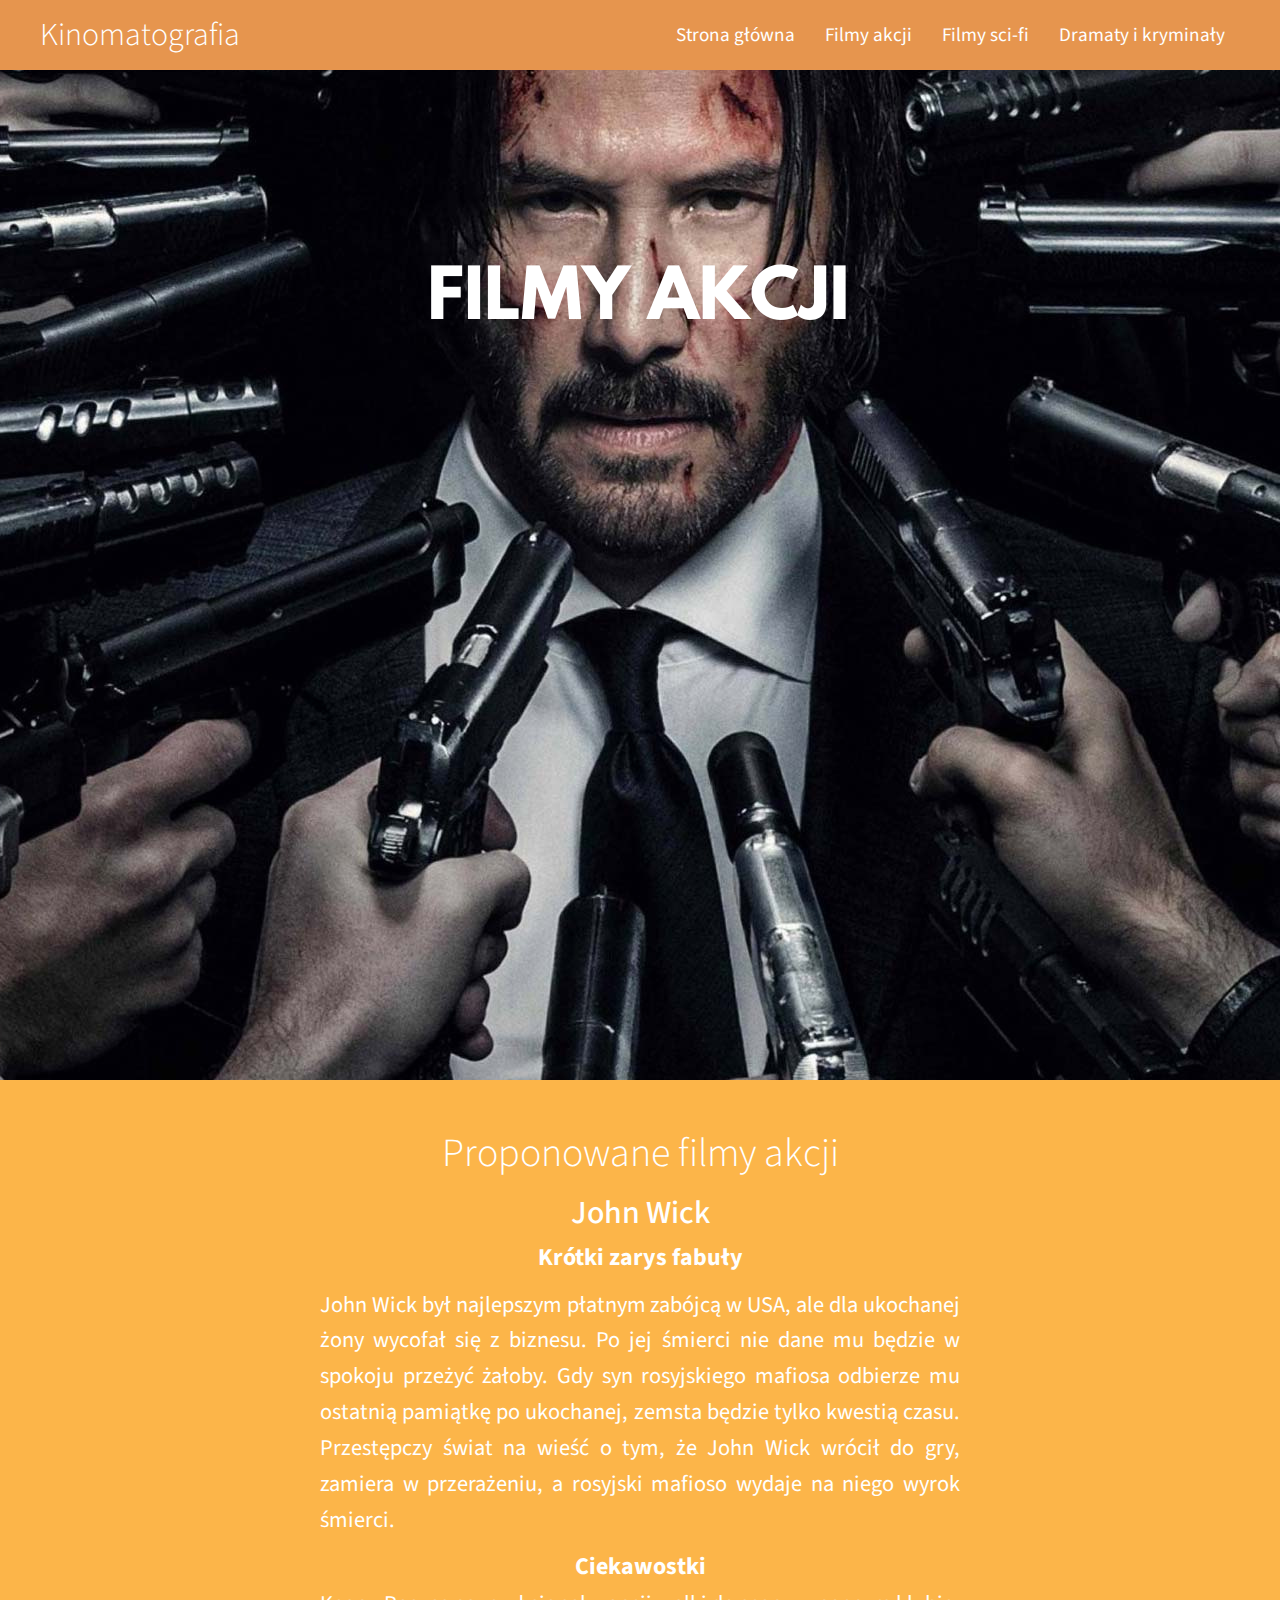
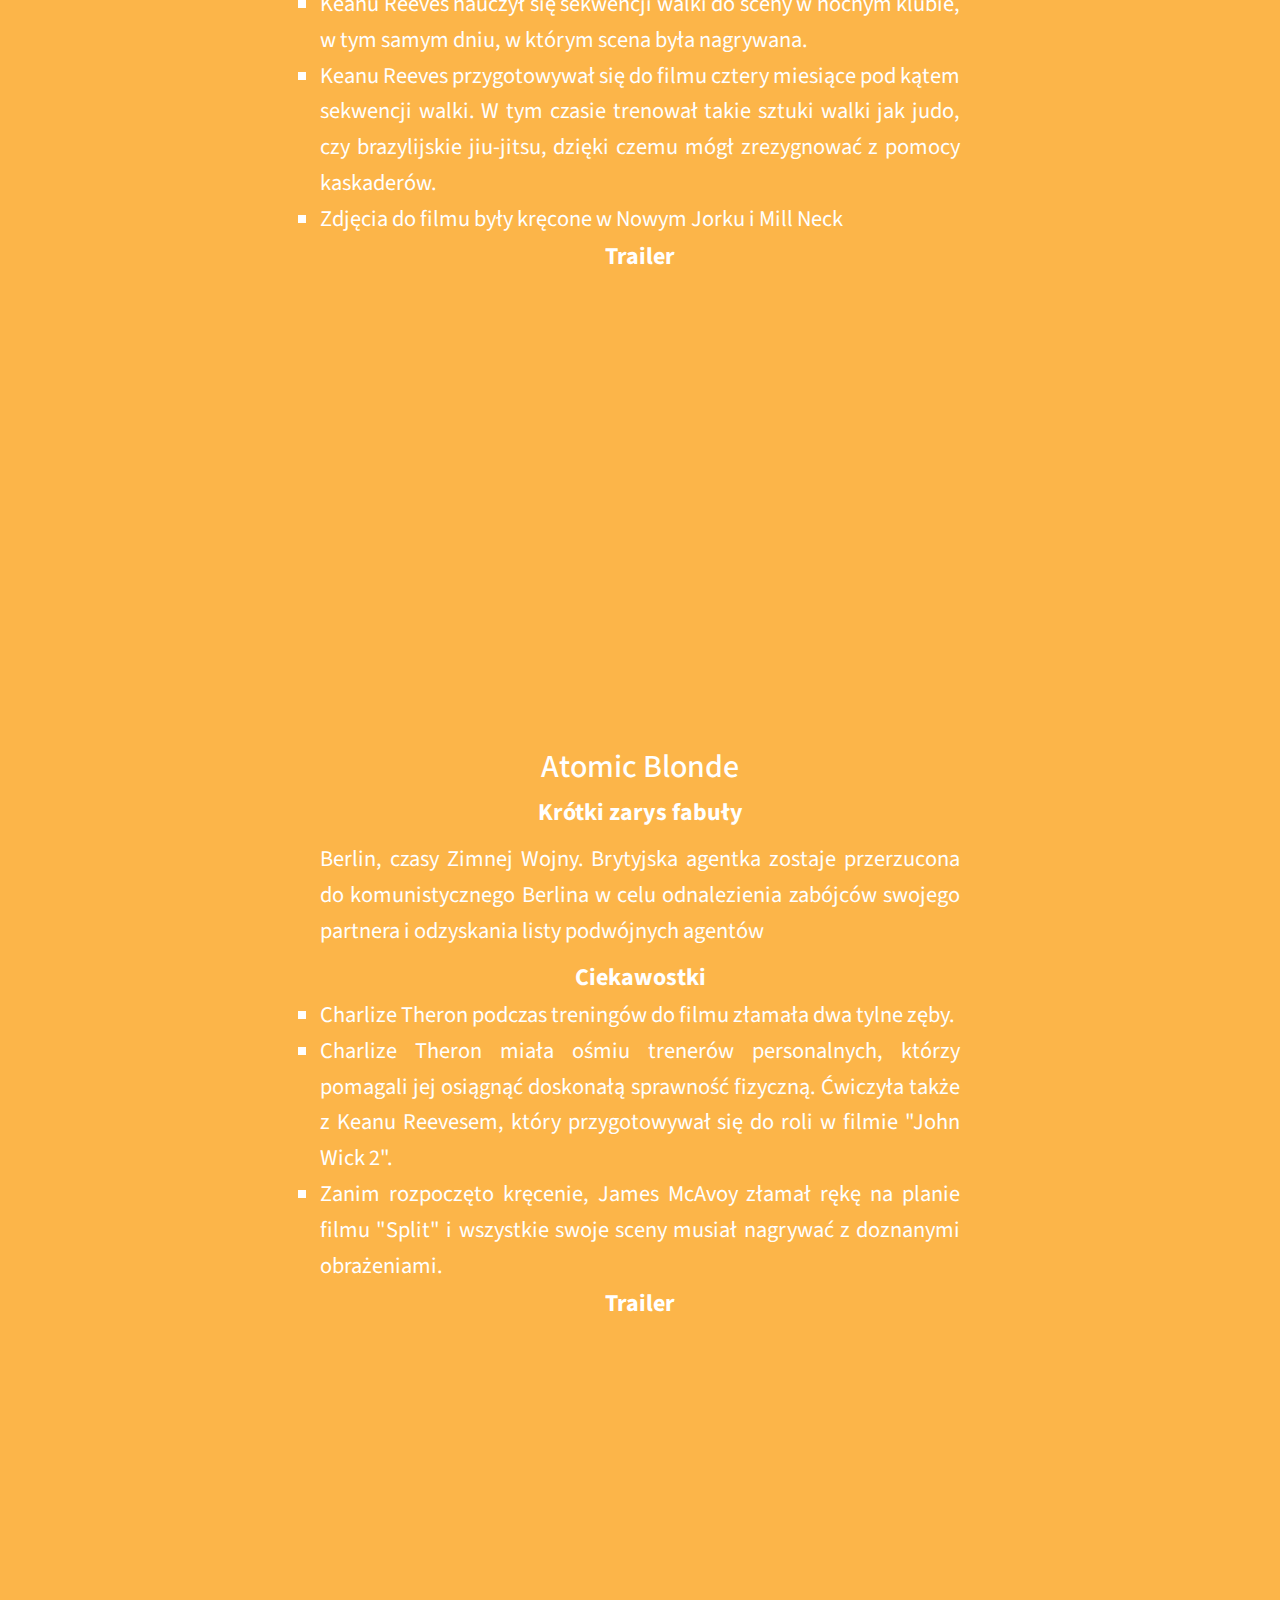
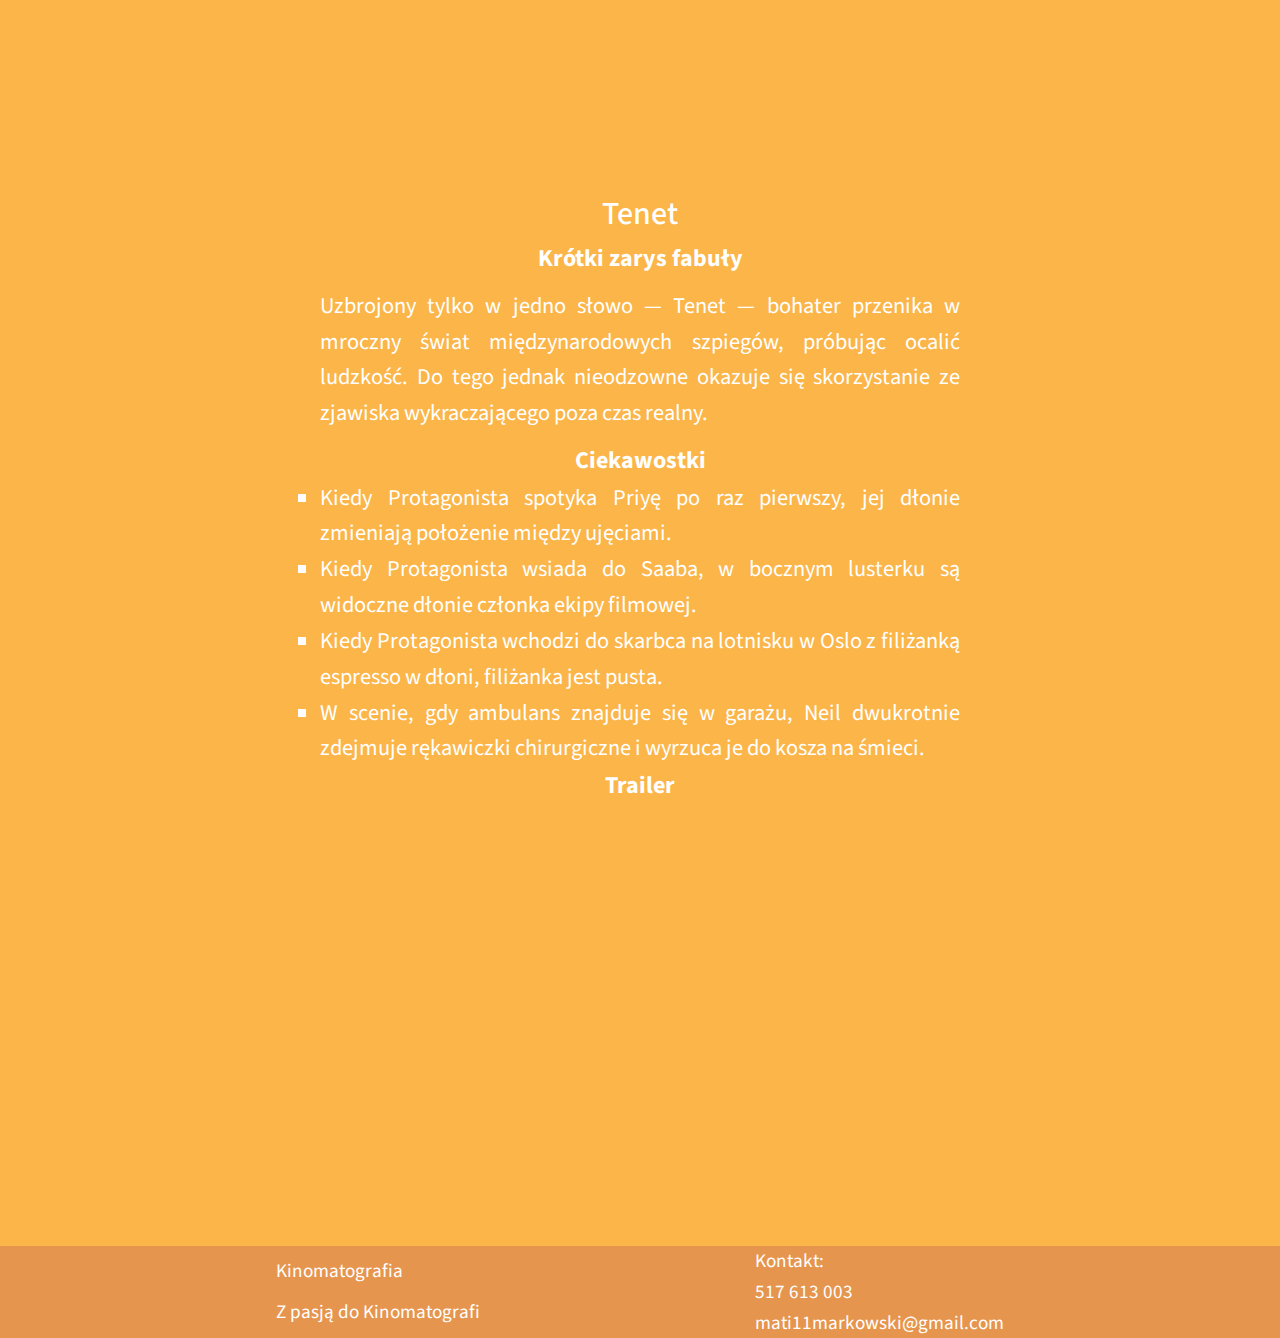
==== Strona/index2.html @ 25f9f77f "Add files via upload" ====
<!DOCTYPE html>
<html lang="en">
<head>
    <title>Kinomatografia</title>
    <meta charset="UTF-8">
    <meta name="author" content="Mateusz Markowski" />
    <meta http-equiv="X-UA-Compatible" content="IE=edge">
    <meta name="viewport" content="width=device-width, initial-scale=1.0">
    <title>Filmy akcji</title>
    <meta name="keywords"content="Kinomatografia, filmy wojenne, filmy biograficzne, Forest Gump, The Shawshank Redemption, ciekawostki filmowe" />
    <meta name="description" content="Na stronie można znaleźć wiele ciekawostek dotyczących filmów i ich tworzenia. Strona przedstawia spis najciekawszych filmów z danych kategorii filmowych " />
    <meta name="robots" content="all" />
    <link rel="stylesheet" href="style2.css" />
</head>
<body>
    
    <header>
        <div class="navbar">
            <div class="container flex">
                <h1 class="logo">Kinomatografia</h1>
                <nav>
                    <ul>
                    <li><a href="index.html">Strona główna</a></li>
                    <li><a href="#">Filmy akcji</a></li>
                    <li><a href="index3.html">Filmy sci-fi</a></li>
                    <li><a href="index4.html">Dramaty i kryminały</a></li>
                    </ul>
                </nav>
            </div>
        </div>
        </nav>
    </header>

    <div class="divbaner">
        <div class="baner"></div>
    </div>

        <main class="oczym">
            <h2>Proponowane filmy akcji</h2>
            
            <div class="Strona">
            
        <section class="s_1">
            <h3>John Wick</h3>
            <h4>Krótki zarys fabuły</h4>
            <p>John Wick był najlepszym płatnym zabójcą w USA, ale dla ukochanej żony wycofał się z biznesu. Po jej śmierci nie dane mu będzie w spokoju przeżyć żałoby. Gdy syn rosyjskiego mafiosa odbierze mu ostatnią pamiątkę po ukochanej, zemsta będzie tylko kwestią czasu. Przestępczy świat na wieść o tym, że John Wick wrócił do gry, zamiera w przerażeniu, a rosyjski mafioso wydaje na niego wyrok śmierci. </p>
            <h4>Ciekawostki</h4>
            <ul>
                <li>Keanu Reeves nauczył się sekwencji walki do sceny w nocnym klubie, w tym samym dniu, w którym scena była nagrywana.</li>
                <li>Keanu Reeves przygotowywał się do filmu cztery miesiące pod kątem sekwencji walki. W tym czasie trenował takie sztuki walki jak judo, czy brazylijskie jiu-jitsu, dzięki czemu mógł zrezygnować z pomocy kaskaderów. </li>
                <li>Zdjęcia do filmu były kręcone w Nowym Jorku i Mill Neck</li>
            </ul>
            <h4>Trailer</h4>
            <iframe width="660" height="415" src="https://www.youtube.com/embed/2AUmvWm5ZDQ" title="John Wick" frameborder="0" allow="accelerometer; autoplay; clipboard-write; encrypted-media; gyroscope; picture-in-picture" allowfullscreen></iframe>
        </section>
        <br>
        <br>
        <section class="s_2">
            <h3>Atomic Blonde</h3>
            <h4>Krótki zarys fabuły</h4>
            <p>Berlin, czasy Zimnej Wojny. Brytyjska agentka zostaje przerzucona do komunistycznego Berlina w celu odnalezienia zabójców swojego partnera i odzyskania listy podwójnych agentów </p>
            <h4>Ciekawostki</h4>
            <ul>
                <li>Charlize Theron podczas treningów do filmu złamała dwa tylne zęby.</li>
                <li>Charlize Theron miała ośmiu trenerów personalnych, którzy pomagali jej osiągnąć doskonałą sprawność fizyczną. Ćwiczyła także z Keanu Reevesem, który przygotowywał się do roli w filmie "John Wick 2". </li>
                <li>Zanim rozpoczęto kręcenie, James McAvoy złamał rękę na planie filmu "Split" i wszystkie swoje sceny musiał nagrywać z doznanymi obrażeniami.
            </li>
            </ul>
            <h4>Trailer</h4>
            <iframe width="660" height="415" src="https://www.youtube.com/embed/yIUube1pSC0" title="Atomic Blonde" frameborder="0" allow="accelerometer; autoplay; clipboard-write; encrypted-media; gyroscope; picture-in-picture" allowfullscreen></iframe>
        </section>
        <br>
        <br>
        <section class="s_3">
            <h3>Tenet</h3>
            <h4>Krótki zarys fabuły</h4>
            <p>Uzbrojony tylko w jedno słowo — Tenet — bohater przenika w mroczny świat międzynarodowych szpiegów, próbując ocalić ludzkość. Do tego jednak nieodzowne okazuje się skorzystanie ze zjawiska wykraczającego poza czas realny.</p>
            <h4>Ciekawostki</h4>
                <ul>
                <li>Kiedy Protagonista spotyka Priyę po raz pierwszy, jej dłonie zmieniają położenie między ujęciami.</li>
                <li>Kiedy Protagonista wsiada do Saaba, w bocznym lusterku są widoczne dłonie członka ekipy filmowej.</li>
                <li>Kiedy Protagonista wchodzi do skarbca na lotnisku w Oslo z filiżanką espresso w dłoni, filiżanka jest pusta.</li>
                <li>W scenie, gdy ambulans znajduje się w garażu, Neil dwukrotnie zdejmuje rękawiczki chirurgiczne i wyrzuca je do kosza na śmieci.</li>
                </ul>
            <h4>Trailer</h4>
            <iframe width="660" height="415" src="https://www.youtube.com/embed/LdOM0x0XDMo" title="Tenet" frameborder="0" allow="accelerometer; autoplay; clipboard-write; encrypted-media; gyroscope; picture-in-picture" allowfullscreen></iframe>
        </section>
        </main>
        </div>



        <br>

    <footer>

        <div class="stopka">
            <div class="napis">
            <p>Kinomatografia</p>
            <p>Z pasją do Kinomatografi</p>
            </div>
             <ul>
                <li>Kontakt:</li>
                <li>517 613 003</li>
                <li>mati11markowski@gmail.com</li>
            </ul>
        </div>

    </footer>


</body>
</html>
---- Strona/style2.css ----
@import url('https://fonts.googleapis.com/css2?family=Open+Sans:wght@300&family=Source+Sans+Pro:wght@200&display=swap');


* {
    box-sizing: border-box;
    padding: 0;
    margin:0;
}


/*================ Menu ==================*/
body{
    font-family: 'Source Sans Pro', sans-serif;
    background-color:#FCB549;
    color: #333;
    line-height: 1.6;
    
}

ul{

    list-style-type: none;
}

a {
    text-decoration: none;
    color:#333;
}

header h1, h2{

    font-weight: 300;
    line-height: 1.2;
    margin: 10px 0;
}

p {
    margin: 10px 0;
}

img{
    width: 100%;
}

.navbar {
    background-color: #E6954E;
    color: #fff;
    height: 70px;
    position: fixed;
    width: 100%;

}

.navbar ul{
    display: flex;
}

.navbar a{
    color: #fff;
    padding: 10px;
    margin: 0 5px;
    font-size: 120%;
}

.navbar a:hover{
    border-bottom: 2px #fff solid;
}



.navbar .flex{
    justify-content: space-between;
}



.container {
    max-width: 1500px;
    margin: 0 auto;
    overflow: auto;
    padding: 0 40px;
}

.flex{
    display: flex;
    justify-content: center;
    align-items: center;
    height: 100%;
}


/*============================================ Baner =========================================*/
.baner {

height: 1080px;
background-image: url("img/2001_space_oddisey.png");
background-size: cover;
background-repeat: no-repeat;
background-position: center;
margin-bottom: 40px;
}

.divbaner{
    width: 100%;
    height: 100%;
}




/*============================================ Stopka =========================================*/

.stopka{
    display: flex;
    background-color: #E6954E;
    justify-content: space-evenly;
    color: #fff;
    font-size: 120%;
    
}


/*============== Main ==============================*/

main h4{
    color:#fff;
    font-size: 150%;
   
}


main h3{
    color:#fff;
    font-weight: 500;
    font-size: 200%;
}

main h2{
    color:#fff;
    font-size: 250%;

    }

main p{
    color: #fff;
    font-size: 140%;
   
}



.oczym{
    display: flex;
    flex-direction: column;
    align-items: center;
    }

.Strona{
    display: flex;
    flex-direction: column;
    width: 50%;
    text-align: justify;
}

main ul li{
    color:#fff;
}

main li{
    list-style-type: square;
    font-size: 140%;
}


.s_1{
    display: flex;
    flex-direction: column;
    align-items: center;
    
}

.s_2{
    display: flex;
    flex-direction: column;
    align-items: center;
}

.s_3{
    display: flex;
    flex-direction: column;
    align-items: center;
}





/*============================================ Baner =========================================*/
.baner {

    height: 1080px;
    background-image: url("img/John_Wick_baner.png");
    background-size: cover;
    background-repeat: no-repeat;
    background-position: center;
    margin-bottom: 40px;
    }
    
    .divbaner{
        width: 100%;
        height: 100%;
    }
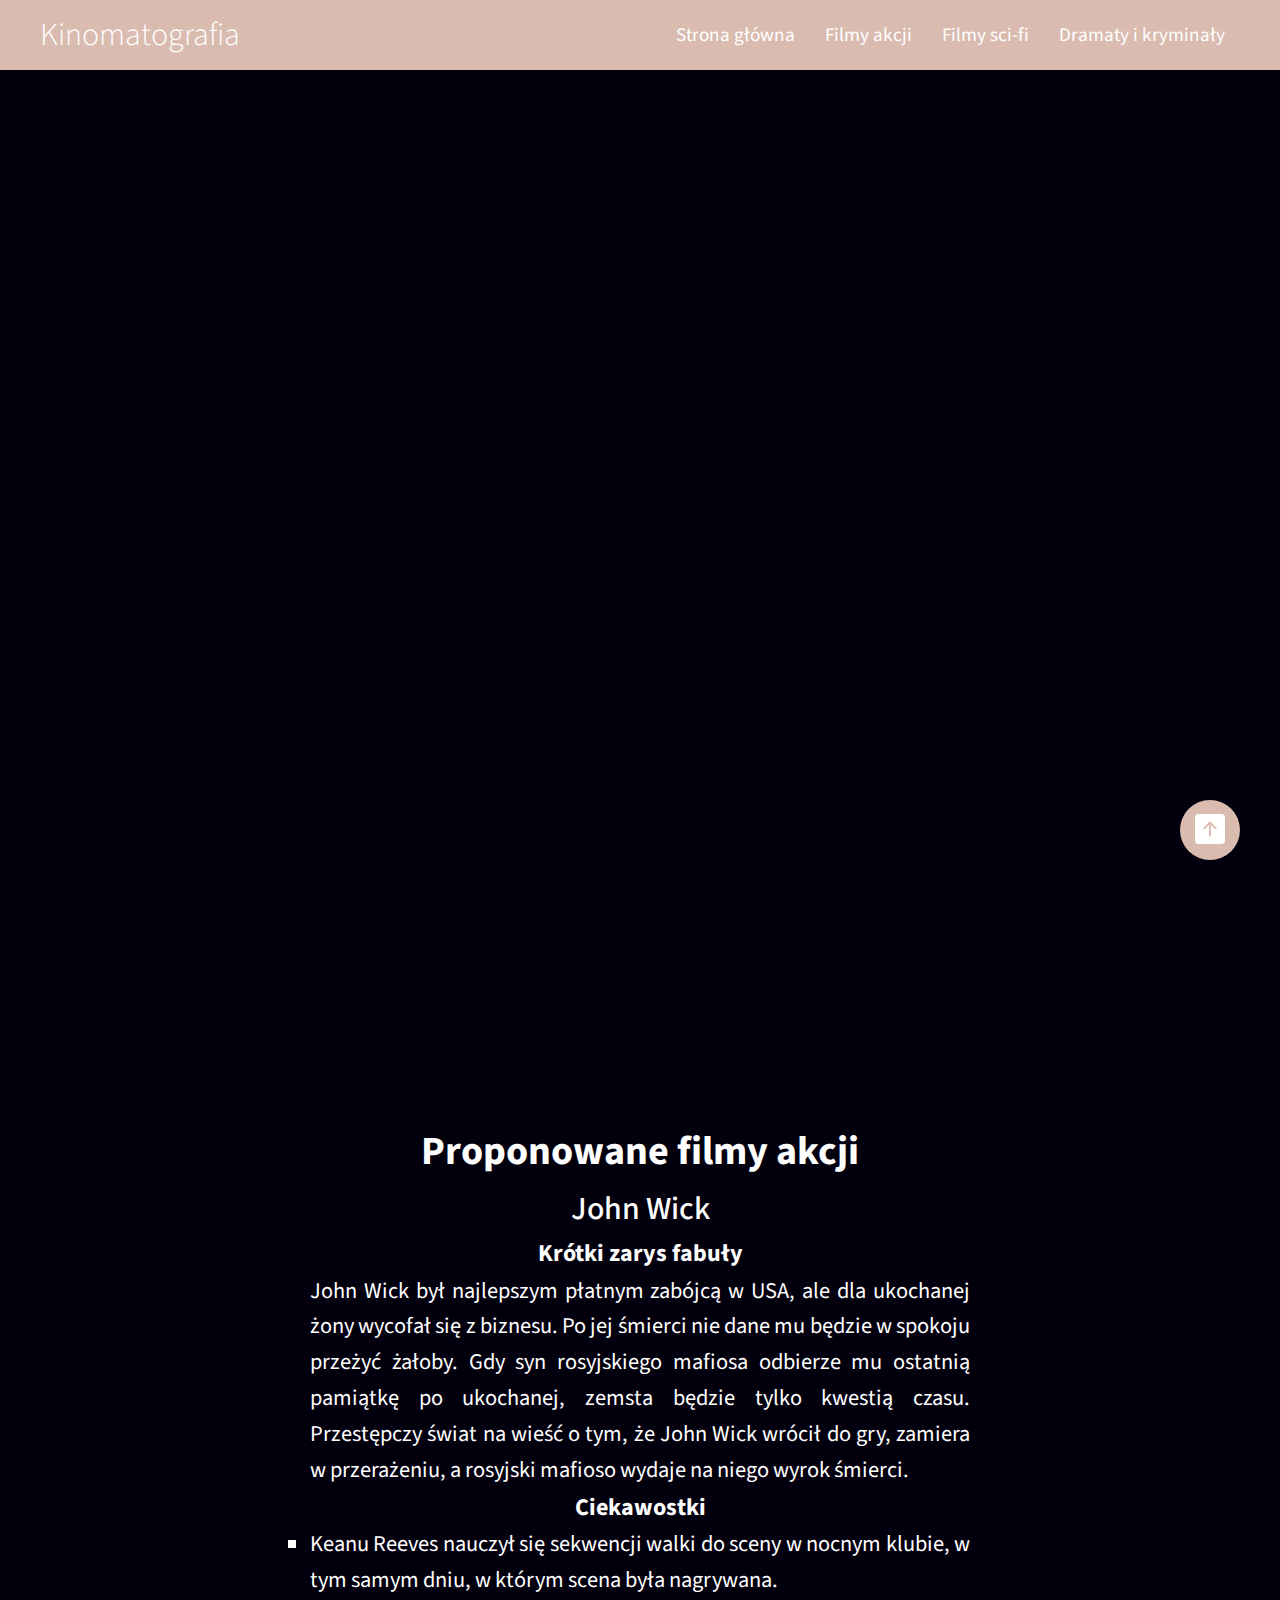
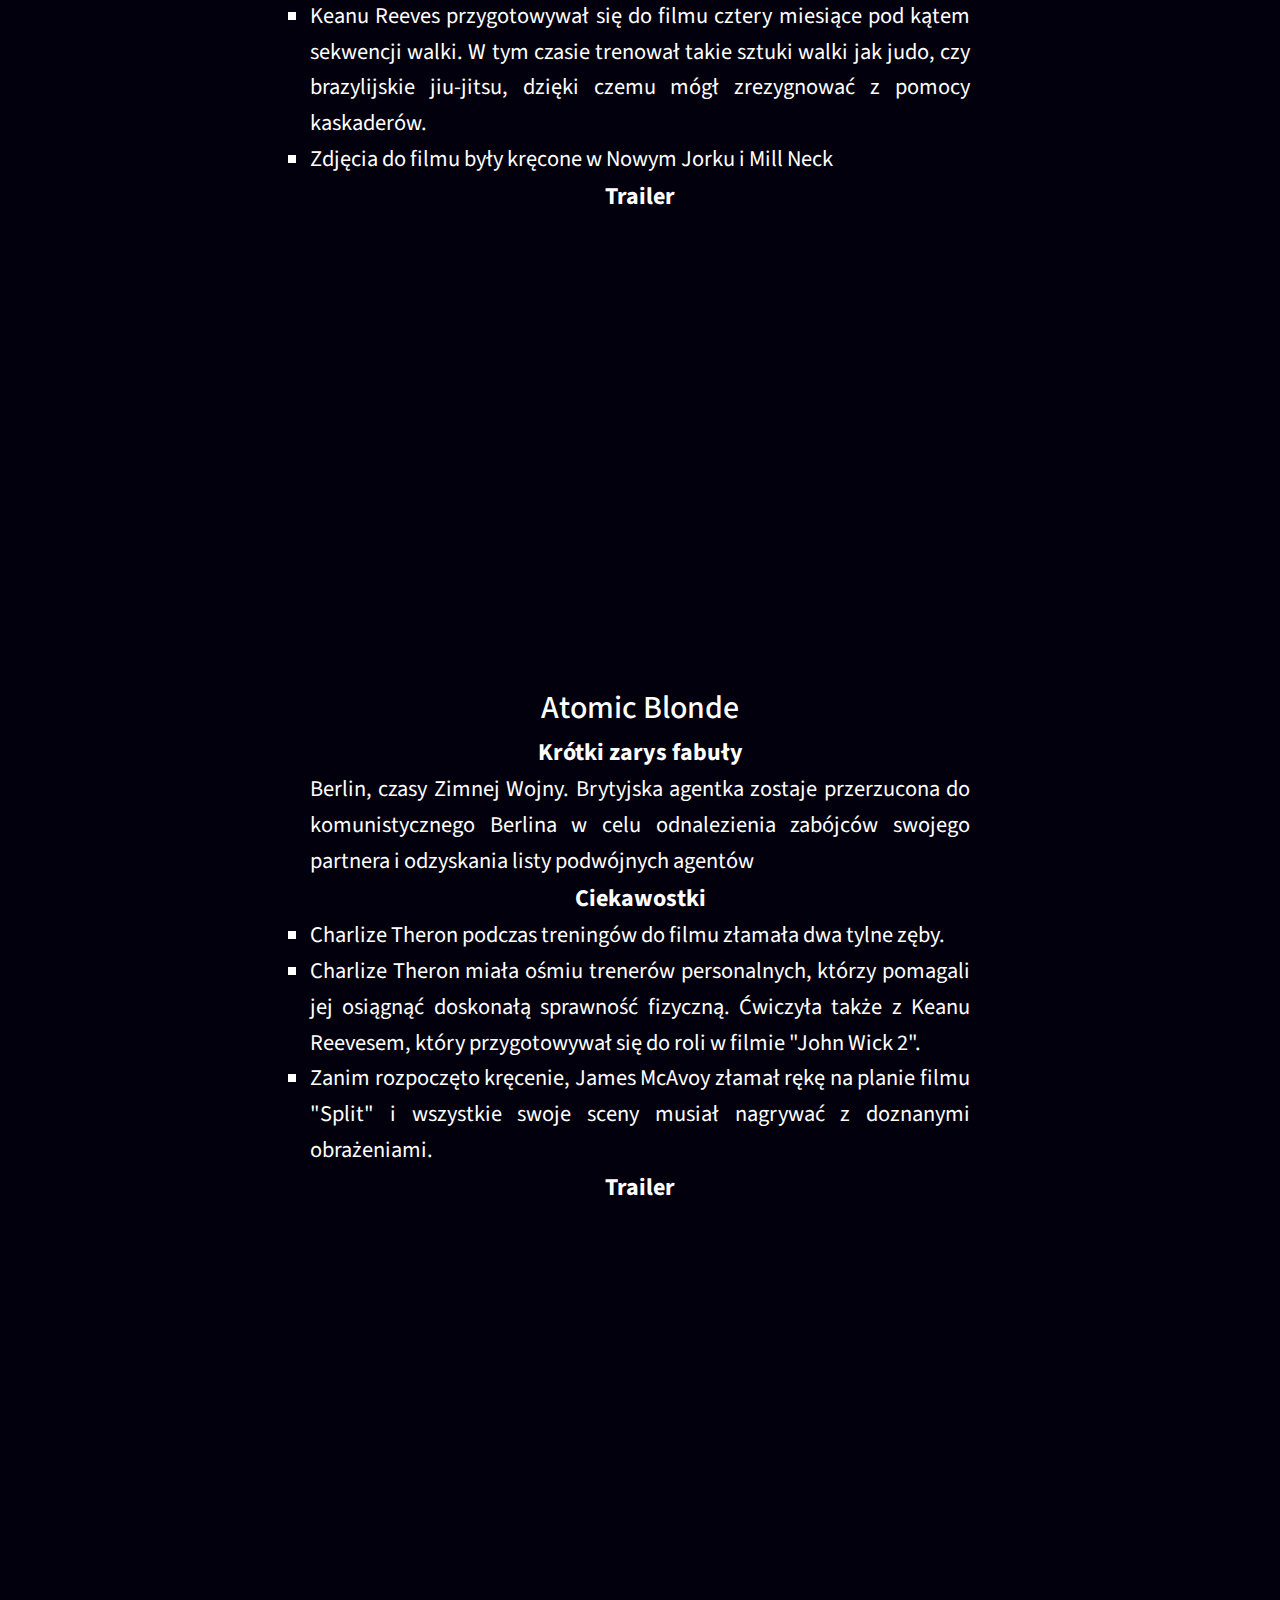
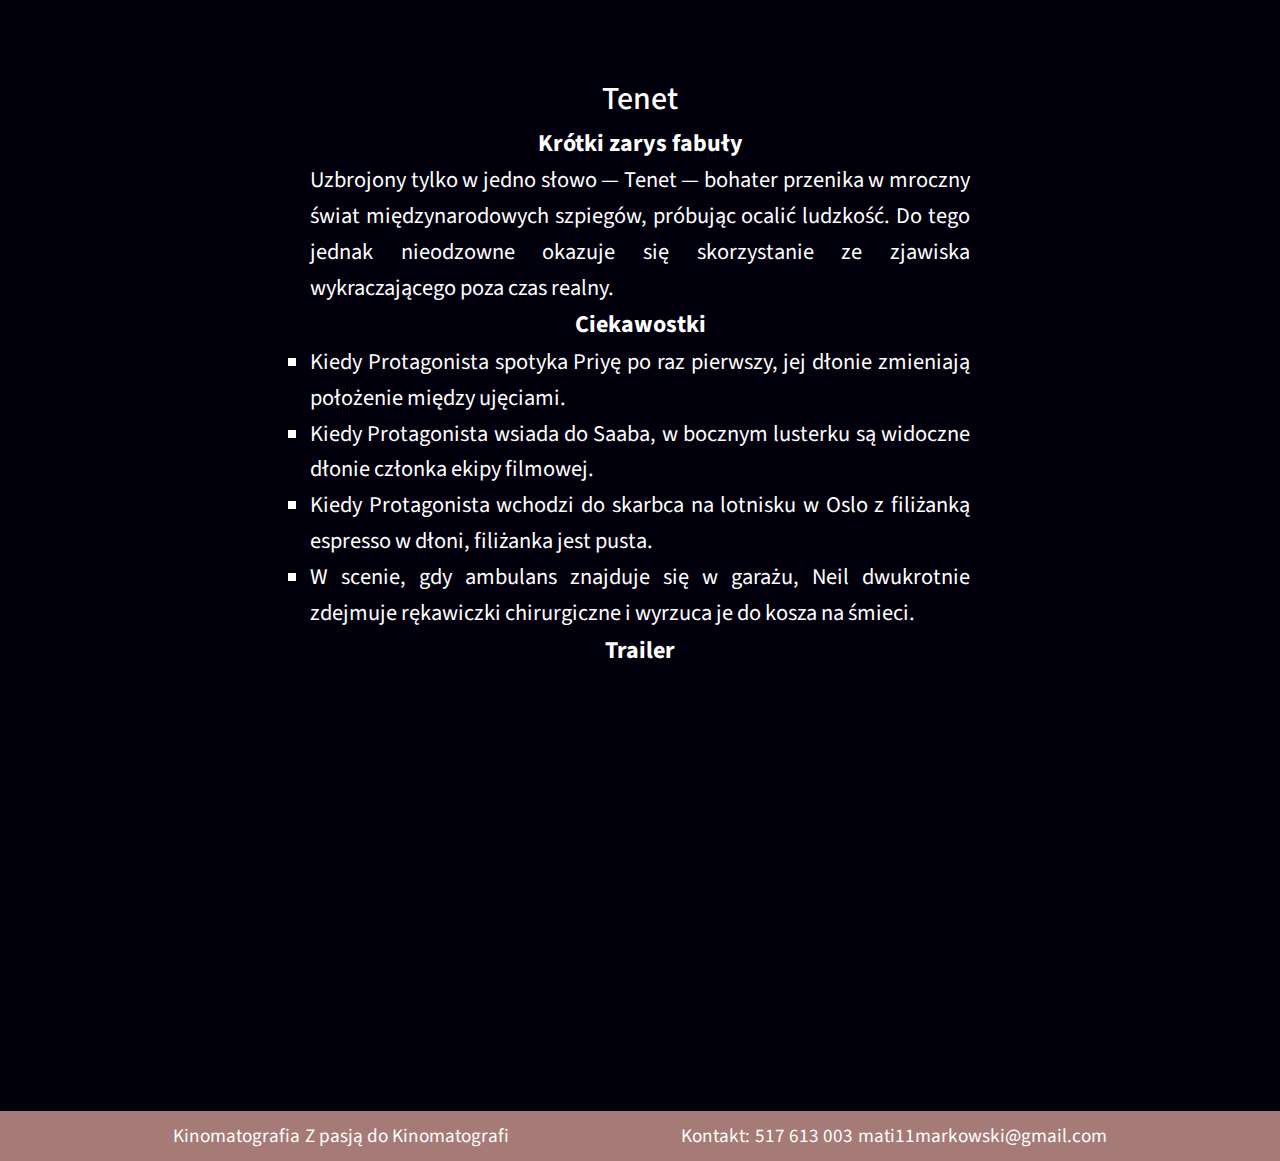
==== commit 7f35031e: "commit" ====
--- a/Strona/index2.html
+++ b/Strona/index2.html
@@ -1,5 +1,5 @@
 <!DOCTYPE html>
-<html lang="en">
+<html lang="pl-PL">
 <head>
     <title>Kinomatografia</title>
     <meta charset="UTF-8">
@@ -7,23 +7,23 @@
     <meta http-equiv="X-UA-Compatible" content="IE=edge">
     <meta name="viewport" content="width=device-width, initial-scale=1.0">
     <title>Filmy akcji</title>
-    <meta name="keywords"content="Kinomatografia, filmy wojenne, filmy biograficzne, Forest Gump, The Shawshank Redemption, ciekawostki filmowe" />
+    <meta name="keywords"content="Kinomatografia, Filmy akcji, Filmy sci-fi, Forest Gump, The Shawshank Redemption, ciekawostki filmowe" />
     <meta name="description" content="Na stronie można znaleźć wiele ciekawostek dotyczących filmów i ich tworzenia. Strona przedstawia spis najciekawszych filmów z danych kategorii filmowych " />
     <meta name="robots" content="all" />
-    <link rel="stylesheet" href="style2.css" />
+    <link rel="stylesheet" href="scss/style2.css" />
 </head>
 <body>
-    
+
     <header>
         <div class="navbar">
-            <div class="container flex">
-                <h1 class="logo">Kinomatografia</h1>
-                <nav>
-                    <ul>
-                    <li><a href="index.html">Strona główna</a></li>
-                    <li><a href="#">Filmy akcji</a></li>
-                    <li><a href="index3.html">Filmy sci-fi</a></li>
-                    <li><a href="index4.html">Dramaty i kryminały</a></li>
+            <div class="navbar__container">
+                <h1 class="navbar__logo">Kinomatografia</h1>
+                <nav class="menu">
+                    <ul class="menu__ul">
+                    <li class="menu__li"><a class="menu__a" href="index.html">Strona główna</a></li>
+                    <li class="menu__li"><a class="menu__a" href="index2.html">Filmy akcji</a></li>
+                    <li class="menu__li"><a class="menu__a" href="index3.html">Filmy sci-fi</a></li>
+                    <li class="menu__li"><a class="menu__a" href="index4.html">Dramaty i kryminały</a></li>
                     </ul>
                 </nav>
             </div>
@@ -31,58 +31,58 @@
         </nav>
     </header>
 
-    <div class="divbaner">
-        <div class="baner"></div>
+    <div class="baner">
+        <div class="baner__glowne"></div>
     </div>
 
-        <main class="oczym">
-            <h2>Proponowane filmy akcji</h2>
+        <main class="main">
+            <h2 class="main__h2">Proponowane filmy akcji</h2>
             
-            <div class="Strona">
+            <div class="main__strona">
             
-        <section class="s_1">
-            <h3>John Wick</h3>
-            <h4>Krótki zarys fabuły</h4>
-            <p>John Wick był najlepszym płatnym zabójcą w USA, ale dla ukochanej żony wycofał się z biznesu. Po jej śmierci nie dane mu będzie w spokoju przeżyć żałoby. Gdy syn rosyjskiego mafiosa odbierze mu ostatnią pamiątkę po ukochanej, zemsta będzie tylko kwestią czasu. Przestępczy świat na wieść o tym, że John Wick wrócił do gry, zamiera w przerażeniu, a rosyjski mafioso wydaje na niego wyrok śmierci. </p>
-            <h4>Ciekawostki</h4>
-            <ul>
-                <li>Keanu Reeves nauczył się sekwencji walki do sceny w nocnym klubie, w tym samym dniu, w którym scena była nagrywana.</li>
-                <li>Keanu Reeves przygotowywał się do filmu cztery miesiące pod kątem sekwencji walki. W tym czasie trenował takie sztuki walki jak judo, czy brazylijskie jiu-jitsu, dzięki czemu mógł zrezygnować z pomocy kaskaderów. </li>
-                <li>Zdjęcia do filmu były kręcone w Nowym Jorku i Mill Neck</li>
+        <section class="section">
+            <h3 class="section__h3">John Wick</h3>
+            <h4 class="section__h4">Krótki zarys fabuły</h4>
+            <p class="section__p">John Wick był najlepszym płatnym zabójcą w USA, ale dla ukochanej żony wycofał się z biznesu. Po jej śmierci nie dane mu będzie w spokoju przeżyć żałoby. Gdy syn rosyjskiego mafiosa odbierze mu ostatnią pamiątkę po ukochanej, zemsta będzie tylko kwestią czasu. Przestępczy świat na wieść o tym, że John Wick wrócił do gry, zamiera w przerażeniu, a rosyjski mafioso wydaje na niego wyrok śmierci. </p>
+            <h4 class="section__h4">Ciekawostki</h4>
+            <ul class="section__ul">
+                <li class="section__li">Keanu Reeves nauczył się sekwencji walki do sceny w nocnym klubie, w tym samym dniu, w którym scena była nagrywana.</li>
+                <li class="section__li">Keanu Reeves przygotowywał się do filmu cztery miesiące pod kątem sekwencji walki. W tym czasie trenował takie sztuki walki jak judo, czy brazylijskie jiu-jitsu, dzięki czemu mógł zrezygnować z pomocy kaskaderów. </li>
+                <li class="section__li">Zdjęcia do filmu były kręcone w Nowym Jorku i Mill Neck</li>
             </ul>
-            <h4>Trailer</h4>
+            <h4 class="section__h4">Trailer</h4>
             <iframe width="660" height="415" src="https://www.youtube.com/embed/2AUmvWm5ZDQ" title="John Wick" frameborder="0" allow="accelerometer; autoplay; clipboard-write; encrypted-media; gyroscope; picture-in-picture" allowfullscreen></iframe>
         </section>
         <br>
         <br>
-        <section class="s_2">
-            <h3>Atomic Blonde</h3>
-            <h4>Krótki zarys fabuły</h4>
-            <p>Berlin, czasy Zimnej Wojny. Brytyjska agentka zostaje przerzucona do komunistycznego Berlina w celu odnalezienia zabójców swojego partnera i odzyskania listy podwójnych agentów </p>
-            <h4>Ciekawostki</h4>
-            <ul>
-                <li>Charlize Theron podczas treningów do filmu złamała dwa tylne zęby.</li>
-                <li>Charlize Theron miała ośmiu trenerów personalnych, którzy pomagali jej osiągnąć doskonałą sprawność fizyczną. Ćwiczyła także z Keanu Reevesem, który przygotowywał się do roli w filmie "John Wick 2". </li>
-                <li>Zanim rozpoczęto kręcenie, James McAvoy złamał rękę na planie filmu "Split" i wszystkie swoje sceny musiał nagrywać z doznanymi obrażeniami.
+        <section class="section">
+            <h3 class="section__h3">Atomic Blonde</h3>
+            <h4 class="section__h4">Krótki zarys fabuły</h4>
+            <p class="section__p">Berlin, czasy Zimnej Wojny. Brytyjska agentka zostaje przerzucona do komunistycznego Berlina w celu odnalezienia zabójców swojego partnera i odzyskania listy podwójnych agentów </p>
+            <h4 class="section__h4">Ciekawostki</h4>
+            <ul class="section__ul">
+                <li class="section__li">Charlize Theron podczas treningów do filmu złamała dwa tylne zęby.</li>
+                <li class="section__li">Charlize Theron miała ośmiu trenerów personalnych, którzy pomagali jej osiągnąć doskonałą sprawność fizyczną. Ćwiczyła także z Keanu Reevesem, który przygotowywał się do roli w filmie "John Wick 2". </li>
+                <li class="section__li">Zanim rozpoczęto kręcenie, James McAvoy złamał rękę na planie filmu "Split" i wszystkie swoje sceny musiał nagrywać z doznanymi obrażeniami.
             </li>
             </ul>
-            <h4>Trailer</h4>
+            <h4 class="section__h4">Trailer</h4>
             <iframe width="660" height="415" src="https://www.youtube.com/embed/yIUube1pSC0" title="Atomic Blonde" frameborder="0" allow="accelerometer; autoplay; clipboard-write; encrypted-media; gyroscope; picture-in-picture" allowfullscreen></iframe>
         </section>
         <br>
         <br>
-        <section class="s_3">
-            <h3>Tenet</h3>
-            <h4>Krótki zarys fabuły</h4>
-            <p>Uzbrojony tylko w jedno słowo — Tenet — bohater przenika w mroczny świat międzynarodowych szpiegów, próbując ocalić ludzkość. Do tego jednak nieodzowne okazuje się skorzystanie ze zjawiska wykraczającego poza czas realny.</p>
-            <h4>Ciekawostki</h4>
-                <ul>
-                <li>Kiedy Protagonista spotyka Priyę po raz pierwszy, jej dłonie zmieniają położenie między ujęciami.</li>
-                <li>Kiedy Protagonista wsiada do Saaba, w bocznym lusterku są widoczne dłonie członka ekipy filmowej.</li>
-                <li>Kiedy Protagonista wchodzi do skarbca na lotnisku w Oslo z filiżanką espresso w dłoni, filiżanka jest pusta.</li>
-                <li>W scenie, gdy ambulans znajduje się w garażu, Neil dwukrotnie zdejmuje rękawiczki chirurgiczne i wyrzuca je do kosza na śmieci.</li>
+        <section class="section">
+            <h3 class="section__h3">Tenet</h3>
+            <h4 class="section__h4">Krótki zarys fabuły</h4>
+            <p class="section__p">Uzbrojony tylko w jedno słowo — Tenet — bohater przenika w mroczny świat międzynarodowych szpiegów, próbując ocalić ludzkość. Do tego jednak nieodzowne okazuje się skorzystanie ze zjawiska wykraczającego poza czas realny.</p>
+            <h4 class="section__h4">Ciekawostki</h4>
+                <ul class="section__ul">
+                <li class="section__li">Kiedy Protagonista spotyka Priyę po raz pierwszy, jej dłonie zmieniają położenie między ujęciami.</li>
+                <li class="section__li">Kiedy Protagonista wsiada do Saaba, w bocznym lusterku są widoczne dłonie członka ekipy filmowej.</li>
+                <li class="section__li">Kiedy Protagonista wchodzi do skarbca na lotnisku w Oslo z filiżanką espresso w dłoni, filiżanka jest pusta.</li>
+                <li class="section__li">W scenie, gdy ambulans znajduje się w garażu, Neil dwukrotnie zdejmuje rękawiczki chirurgiczne i wyrzuca je do kosza na śmieci.</li>
                 </ul>
-            <h4>Trailer</h4>
+            <h4 class="section__h4">Trailer</h4>
             <iframe width="660" height="415" src="https://www.youtube.com/embed/LdOM0x0XDMo" title="Tenet" frameborder="0" allow="accelerometer; autoplay; clipboard-write; encrypted-media; gyroscope; picture-in-picture" allowfullscreen></iframe>
         </section>
         </main>
@@ -92,22 +92,28 @@
 
         <br>
 
-    <footer>
+        <button type="button" class="top" id="btn-back-to-top">
+            <svg xmlns="http://www.w3.org/2000/svg" width="30" height="30" fill="currentColor" class="bi bi-arrow-up-square-fill" viewBox="0 0 16 16">
+                <path d="M2 16a2 2 0 0 1-2-2V2a2 2 0 0 1 2-2h12a2 2 0 0 1 2 2v12a2 2 0 0 1-2 2H2zm6.5-4.5V5.707l2.146 2.147a.5.5 0 0 0 .708-.708l-3-3a.5.5 0 0 0-.708 0l-3 3a.5.5 0 1 0 .708.708L7.5 5.707V11.5a.5.5 0 0 0 1 0z"/>
+              </svg>
+        </button>
+    
+        <footer>
 
-        <div class="stopka">
-            <div class="napis">
-            <p>Kinomatografia</p>
-            <p>Z pasją do Kinomatografi</p>
+            <div class="stopka">
+               <div class="stopka__napis">
+                <p class="stopka__p">Kinomatografia</p>
+                <p class="stopka__p">Z pasją do Kinomatografi</p>
+                </div>
+                 <ul class="stopka__ul">
+                    <li class="stopka__li">Kontakt:</li>
+                    <li class="stopka__li">517 613 003</li>
+                    <li class="stopka__li">mati11markowski@gmail.com</li>
+                </ul>
             </div>
-             <ul>
-                <li>Kontakt:</li>
-                <li>517 613 003</li>
-                <li>mati11markowski@gmail.com</li>
-            </ul>
-        </div>
-
-    </footer>
-
-
+    
+        </footer>
+    
+<script src="scripts.js"></script>
 </body>
 </html>--- a/Strona/scss/style2.css
+++ b/Strona/scss/style2.css
@@ -0,0 +1,169 @@
+@import url("https://fonts.googleapis.com/css2?family=Open+Sans:wght@300&family=Source+Sans+Pro:wght@200&display=swap");
+* {
+  box-sizing: border-box;
+  padding: 0;
+  margin: 0;
+}
+
+body::-webkit-scrollbar {
+  display: none;
+  overflow-y: scroll;
+}
+
+body {
+  -ms-overflow-style: none;
+  scrollbar-width: none;
+  overflow-y: scroll;
+}
+
+body {
+  font-family: "Source Sans Pro", sans-serif;
+  background-color: #02000D;
+  color: #333;
+  line-height: 1.6;
+}
+
+.navbar {
+  background-color: #D9BBB0;
+  color: #fff;
+  height: 70px;
+  position: fixed;
+  width: 100%;
+}
+.navbar__container {
+  display: flex;
+  justify-content: center;
+  align-items: center;
+  flex-direction: row;
+  height: 100%;
+  justify-content: space-between;
+  max-width: 1500px;
+  margin: 0 auto;
+  overflow: auto;
+  padding: 0 40px;
+}
+.navbar__logo {
+  font-weight: 300;
+  line-height: 1.2;
+  margin: 10px 0;
+}
+
+.menu__ul {
+  list-style-type: none;
+  text-decoration: none;
+  display: flex;
+}
+.menu__a {
+  list-style-type: none;
+  text-decoration: none;
+  color: #fff;
+  padding: 10px;
+  margin: 0 5px;
+  font-size: 120%;
+}
+.menu__a:hover {
+  border-bottom: 2px #fff solid;
+}
+
+.baner {
+  width: 100%;
+  height: 100%;
+}
+.baner__glowne {
+  height: 1080px;
+  min-height: 500px;
+  background-image: url("/img/John_Wick_baner.png");
+  background-attachment: fixed;
+  background-size: cover;
+  background-repeat: no-repeat;
+  background-position: center;
+  margin-bottom: 40px;
+}
+
+.main {
+  display: flex;
+  justify-content: center;
+  align-items: center;
+  flex-direction: column;
+}
+.main__strona {
+  display: flex;
+  justify-content: center;
+  align-items: center;
+  flex-direction: column;
+  width: 50%;
+  text-align: justify;
+}
+.main__h2 {
+  color: #fff;
+  font-size: 250%;
+}
+
+.section {
+  display: flex;
+  flex-direction: column;
+  align-items: center;
+}
+.section__ul {
+  color: #fff;
+}
+.section__li {
+  color: #fff;
+  list-style-type: square;
+  font-size: 140%;
+}
+.section__h4 {
+  color: #fff;
+  font-size: 150%;
+}
+.section__h3 {
+  color: #fff;
+  font-weight: 500;
+  font-size: 200%;
+}
+.section__p {
+  color: #fff;
+  font-size: 140%;
+}
+
+.stopka {
+  display: flex;
+  background-color: #A67A76;
+  justify-content: space-evenly;
+  color: #fff;
+  font-size: 120%;
+}
+.stopka__ul {
+  list-style-type: none;
+  text-decoration: none;
+  display: flex;
+  justify-content: center;
+  align-items: center;
+  flex-direction: row;
+  -moz-column-gap: 5px;
+       column-gap: 5px;
+}
+.stopka__napis {
+  display: flex;
+  justify-content: center;
+  align-items: center;
+  flex-direction: row;
+  -moz-column-gap: 5px;
+       column-gap: 5px;
+}
+.stopka__p {
+  margin: 10px 0;
+}
+
+.top {
+  position: fixed;
+  width: 60px;
+  height: 60px;
+  bottom: 40px;
+  right: 40px;
+  background-color: #D9BBB0;
+  color: #FFF;
+  border-radius: 50px;
+  border: none;
+  text-align: center;
+}/*# sourceMappingURL=style2.css.map */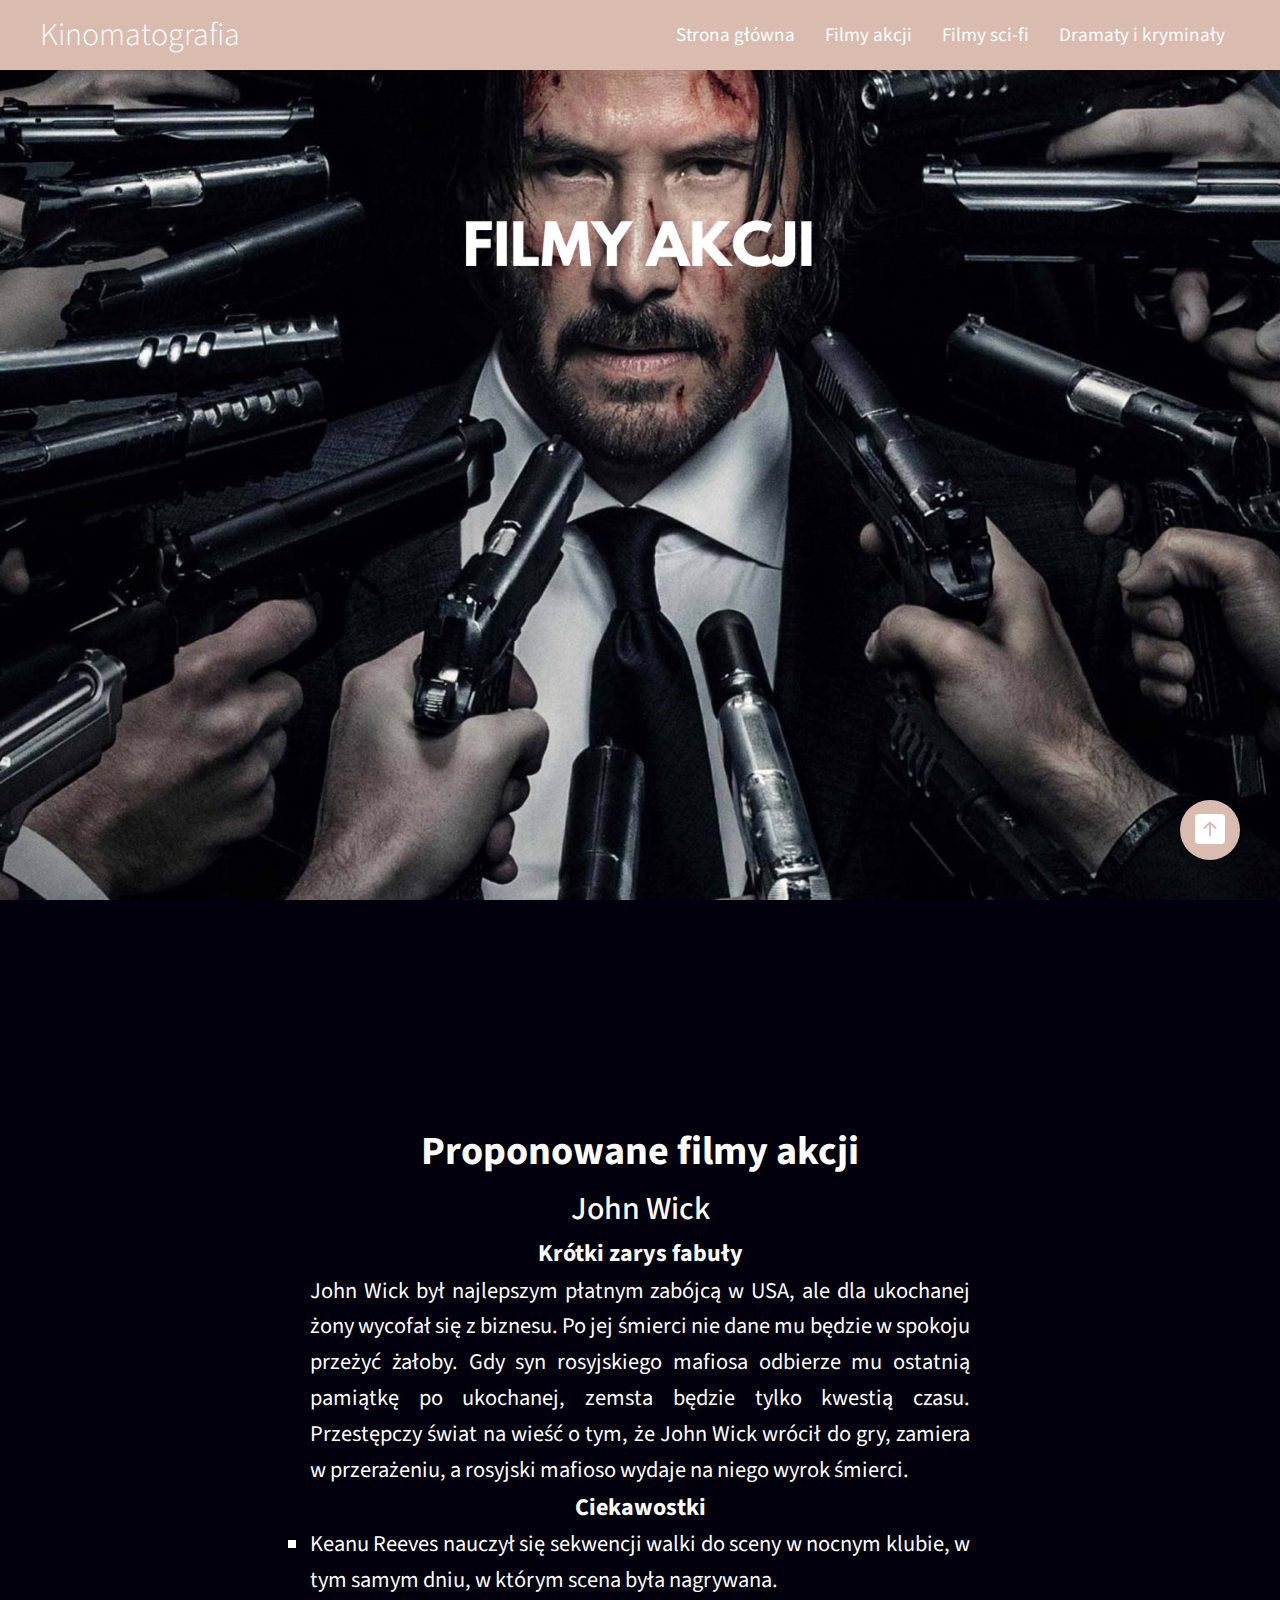
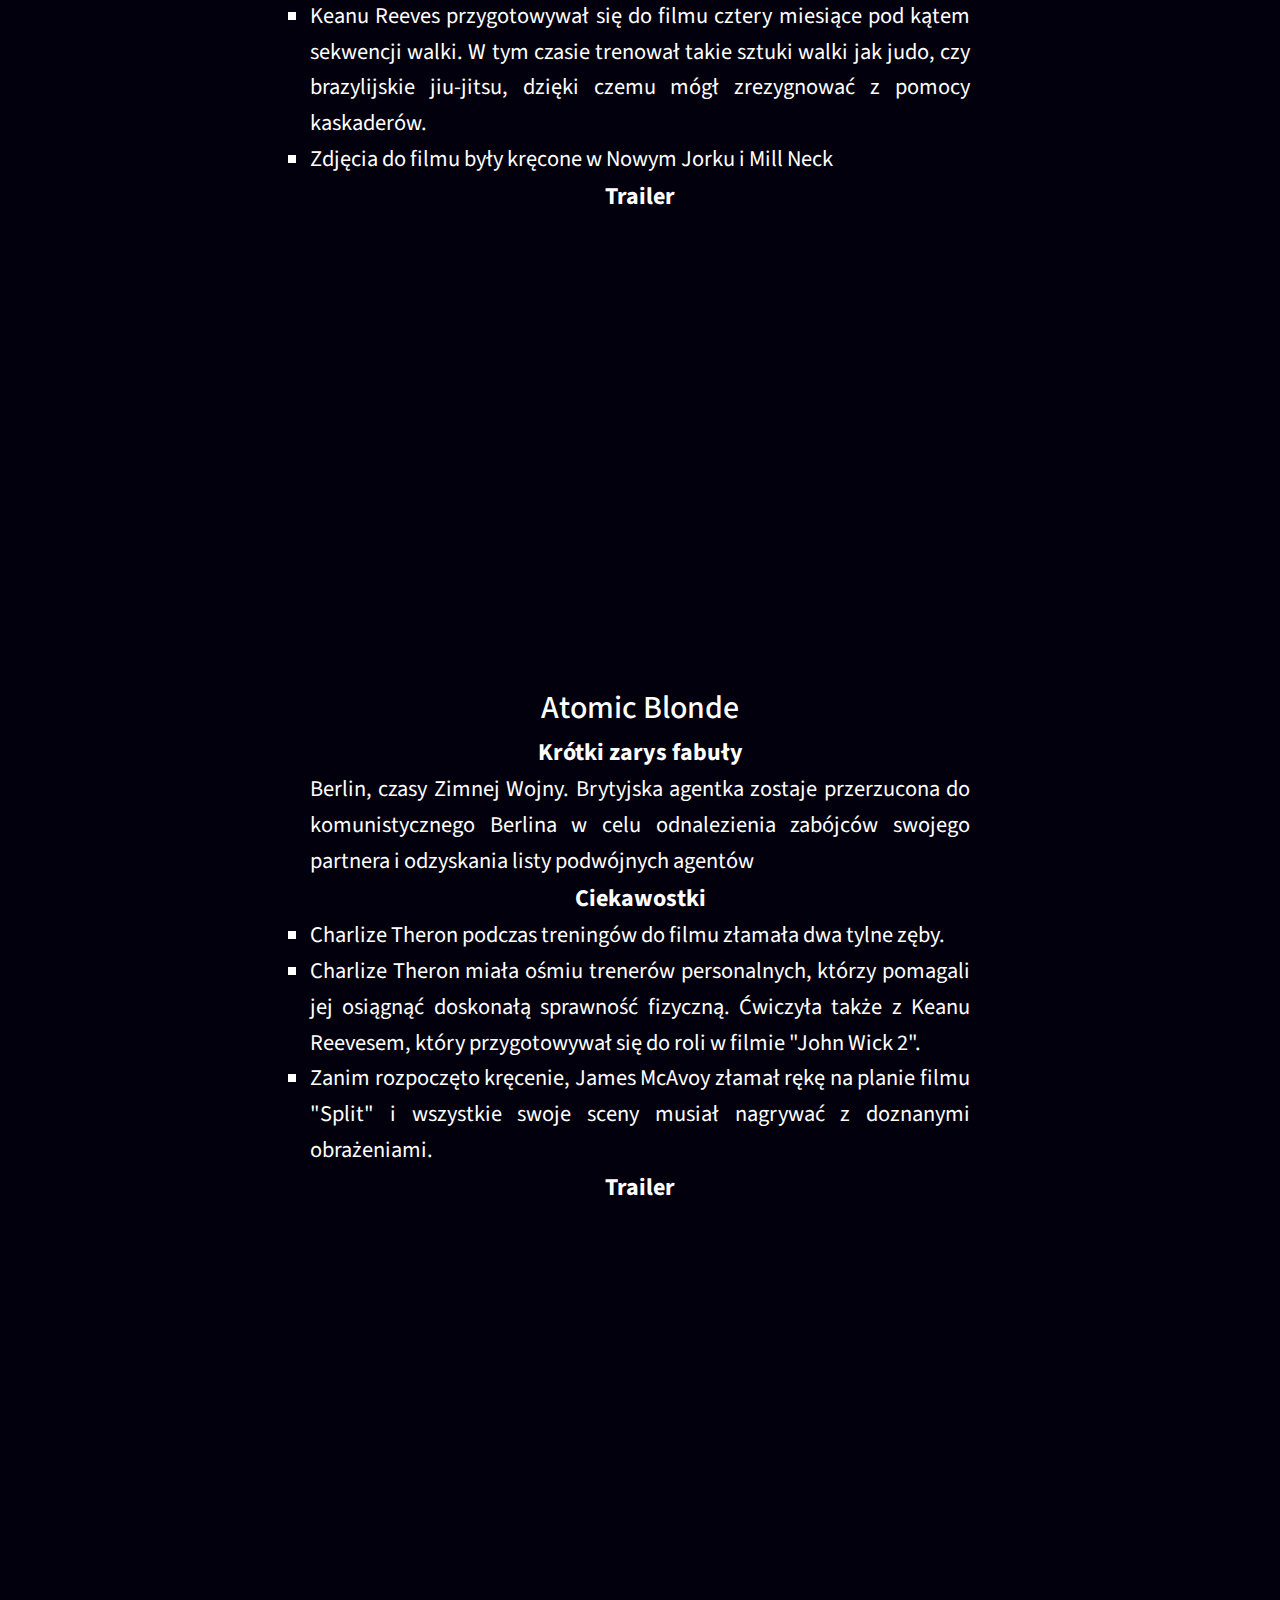
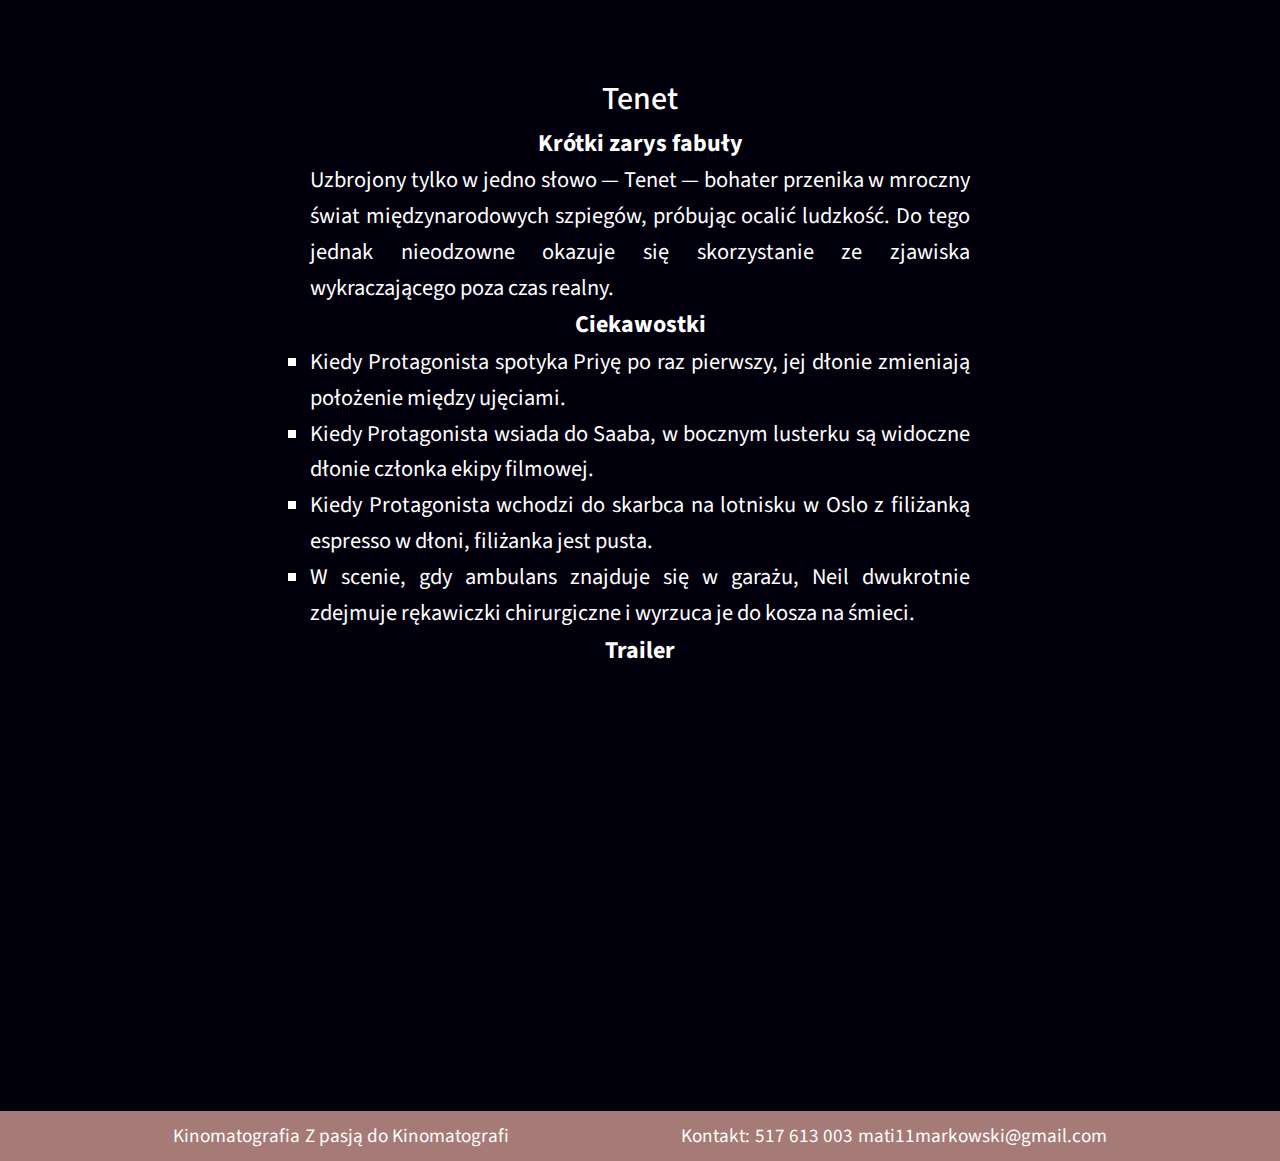
==== commit 55bbbe1e: "Minor changes" ====
--- a/Strona/index2.html
+++ b/Strona/index2.html
@@ -11,6 +11,7 @@
     <meta name="description" content="Na stronie można znaleźć wiele ciekawostek dotyczących filmów i ich tworzenia. Strona przedstawia spis najciekawszych filmów z danych kategorii filmowych " />
     <meta name="robots" content="all" />
     <link rel="stylesheet" href="scss/style2.css" />
+    <link rel="shortcut icon" type="image/png" href="img/camera-reels-fill.svg">
 </head>
 <body>
 
--- a/Strona/scss/style2.css
+++ b/Strona/scss/style2.css
@@ -72,7 +72,7 @@
 .baner__glowne {
   height: 1080px;
   min-height: 500px;
-  background-image: url("/img/John_Wick_baner.png");
+  background-image: url("../img/John_Wick_baner.png");
   background-attachment: fixed;
   background-size: cover;
   background-repeat: no-repeat;
